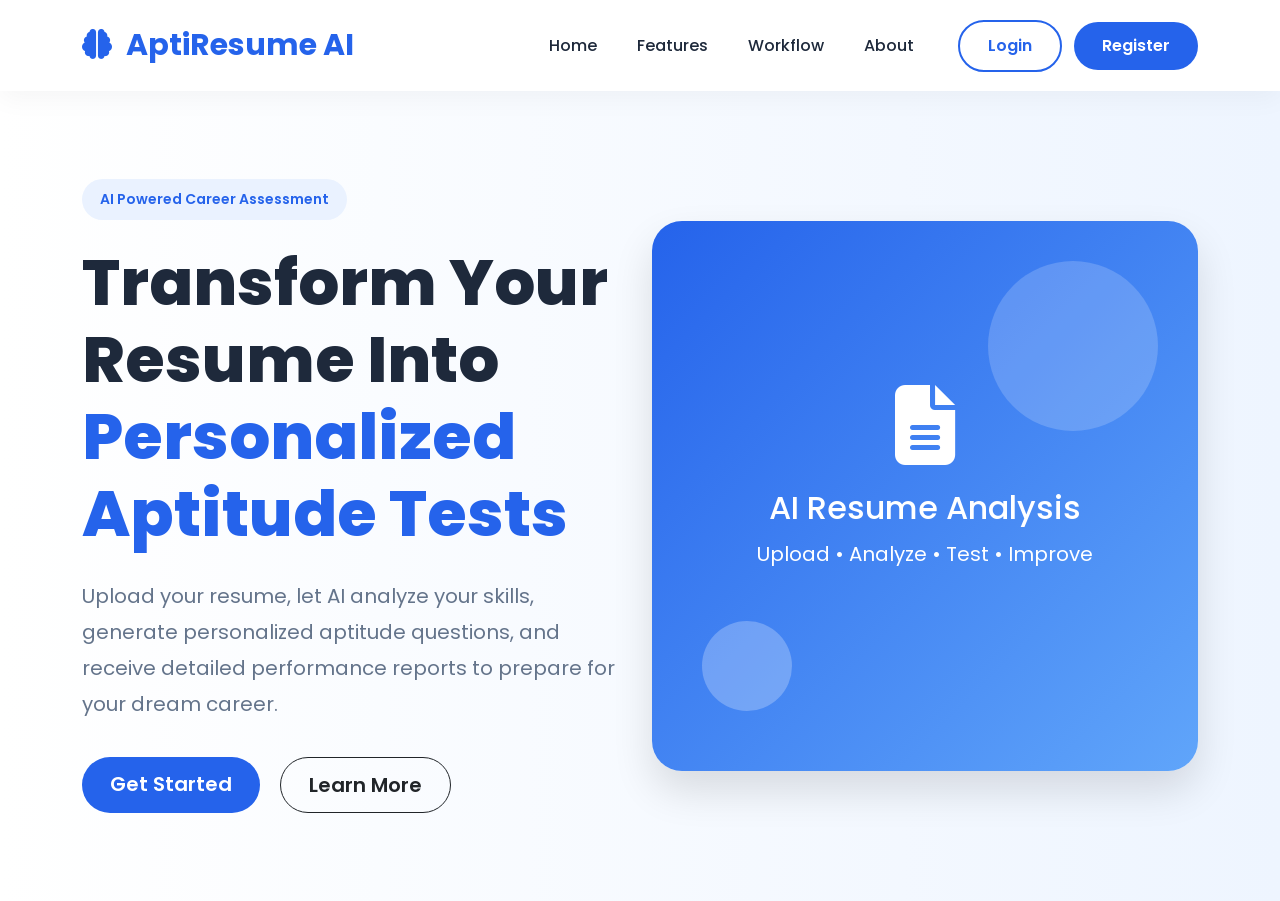
==== frontend/index.html @ 8af265fe "Initial frontend project setup" ====
<!DOCTYPE html>
<html lang="en">

<head>

    <!-- Character Encoding -->
    <meta charset="UTF-8">

    <!-- Responsive Website -->
    <meta name="viewport" content="width=device-width, initial-scale=1.0">

    <title>AI Resume Based Aptitude Test</title>

    <!-- Bootstrap CSS -->
    <link href="https://cdn.jsdelivr.net/npm/bootstrap@5.3.3/dist/css/bootstrap.min.css" rel="stylesheet">

    <!-- Google Font -->
    <link
        href="https://fonts.googleapis.com/css2?family=Poppins:wght@300;400;500;600;700;800&display=swap"
        rel="stylesheet">

    <!-- Font Awesome -->
    <link
        rel="stylesheet"
        href="https://cdnjs.cloudflare.com/ajax/libs/font-awesome/6.5.2/css/all.min.css">

    <!-- Custom CSS -->
    <link rel="stylesheet" href="css/variables.css">
    <link rel="stylesheet" href="css/components.css">
    <link rel="stylesheet" href="css/style.css">
    <link rel="stylesheet" href="css/responsive.css">

</head>

<body>

    <!-- ========================================= -->
    <!-- Navbar Starts Here -->
    <!-- ========================================= -->

    <nav class="navbar navbar-expand-lg">

        <div class="container">

            <!-- Logo -->

            <a class="navbar-brand" href="#">

                <i class="fa-solid fa-brain"></i>

               AptiResume AI

            </a>

            <!-- Mobile Menu Button -->

            <button class="navbar-toggler"
                type="button"
                data-bs-toggle="collapse"
                data-bs-target="#navbarMenu">

                <span class="navbar-toggler-icon"></span>

            </button>

            <!-- Menu -->

            <div class="collapse navbar-collapse"
                id="navbarMenu">

                <ul class="navbar-nav ms-auto">

                    <li class="nav-item">

                        <a class="nav-link active" href="#">

                            Home

                        </a>

                    </li>

                    <li class="nav-item">

                        <a class="nav-link" href="#features">

                            Features

                        </a>

                    </li>

                    <li class="nav-item">

                        <a class="nav-link" href="#workflow">

                            Workflow

                        </a>

                    </li>

                    <li class="nav-item">

                        <a class="nav-link" href="#about">

                            About

                        </a>

                    </li>

                </ul>

                <div class="ms-lg-4">

                    <a href="pages/login.html"
                        class="btn btn-outline-primary">

                        Login

                    </a>

                    <a href="pages/register.html"
                        class="btn btn-primary ms-2">

                        Register

                    </a>

                </div>

            </div>

        </div>

    </nav>

    <!-- ========================================= -->
    <!-- Navbar Ends -->
    <!-- ========================================= -->


    <!-- ========================================= -->
    <!-- Hero Section -->
    <!-- ========================================= -->

    <section class="hero">

        <div class="container">

            <div class="row align-items-center">

                <!-- Left Side -->

                <div class="col-lg-6">

                    <span class="hero-badge">

                        AI Powered Career Assessment

                    </span>

                    <h1>

                        Transform Your Resume Into

                        <span>

                            Personalized Aptitude Tests

                        </span>

                    </h1>

                    <p>

                        Upload your resume, let AI analyze your skills,
                        generate personalized aptitude questions,
                        and receive detailed performance reports
                        to prepare for your dream career.

                    </p>

                    <div class="hero-buttons">

                        <a href="pages/register.html"
                            class="btn btn-primary btn-lg">

                            Get Started

                        </a>

                        <a href="#features"
                            class="btn btn-outline-dark btn-lg">

                            Learn More

                        </a>

                    </div>

                </div>

                <!-- Right Side -->

                <div class="col-lg-6">

                    <div class="hero-image">

    <div class="text-center text-white">

        <i class="fa-solid fa-file-lines fa-5x mb-4"></i>

        <h2>AI Resume Analysis</h2>

        <p class="text-white">

            Upload • Analyze • Test • Improve

        </p>

    </div>

</div>

                </div>

            </div>

        </div>

    </section>

    <!-- Bootstrap JS -->

    <script src="https://cdn.jsdelivr.net/npm/bootstrap@5.3.3/dist/js/bootstrap.bundle.min.js"></script>

    <!-- Main JS -->

    <script src="js/main.js"></script>

</body>

</html>
---- frontend/css/variables.css ----
/* ==========================================
   GOOGLE FONT
========================================== */

@import url('https://fonts.googleapis.com/css2?family=Poppins:wght@300;400;500;600;700;800&display=swap');

/* ==========================================
   ROOT VARIABLES
========================================== */

:root {

    /* Brand Colors */

    --primary-color: #2563EB;
    --primary-dark: #1D4ED8;

    --secondary-color: #10B981;

    --accent-color: #F59E0B;

    /* Background */

    --background-color: #FFFFFF;

    --section-bg: #F8FAFC;

    /* Text */

    --text-dark: #1E293B;

    --text-light: #64748B;

    /* Border */

    --border-color: #E2E8F0;

    /* Shadow */

    --shadow-sm: 0px 4px 12px rgba(0,0,0,0.05);

    --shadow-md: 0px 10px 30px rgba(0,0,0,0.08);

    --shadow-lg: 0px 20px 40px rgba(0,0,0,0.12);

    /* Radius */

    --radius-sm: 8px;

    --radius-md: 15px;

    --radius-lg: 25px;

    /* Transition */

    --transition: all 0.3s ease;

}

/* ==========================================
   RESET
========================================== */

*{

    margin:0;

    padding:0;

    box-sizing:border-box;

}

body{

    font-family:'Poppins',sans-serif;

    background:var(--background-color);

    color:var(--text-dark);

    overflow-x:hidden;

}

html{

    scroll-behavior:smooth;

}
---- frontend/css/components.css ----
/* ==========================================
   REUSABLE COMPONENTS
========================================== */

/* Buttons */

.btn{

    border-radius:50px;

    font-weight:600;

    padding:12px 28px;

    transition:var(--transition);

}

.btn-primary{

    background:var(--primary-color);

    border:none;

}

.btn-primary:hover{

    background:var(--primary-dark);

    transform:translateY(-3px);

    box-shadow:var(--shadow-md);

}

.btn-outline-primary{

    border:2px solid var(--primary-color);

    color:var(--primary-color);

    background:white;

}

.btn-outline-primary:hover{

    background:var(--primary-color);

    color:white;

}

/* Hero Badge */

.hero-badge{

    display:inline-block;

    padding:10px 18px;

    background:#EAF2FF;

    color:var(--primary-color);

    border-radius:40px;

    font-size:14px;

    font-weight:600;

    margin-bottom:25px;

}

/* Section Heading */

.section-title{

    font-size:42px;

    font-weight:700;

    color:var(--text-dark);

    margin-bottom:15px;

}

.section-subtitle{

    color:var(--text-light);

    font-size:18px;

    margin-bottom:60px;

}

/* Cards */

.custom-card{

    background:white;

    border-radius:20px;

    box-shadow:var(--shadow-sm);

    padding:30px;

    transition:var(--transition);

}

.custom-card:hover{

    transform:translateY(-8px);

    box-shadow:var(--shadow-lg);

}
---- frontend/css/style.css ----
/* ==========================================
   GLOBAL
========================================== */

body{
    background:#ffffff;
    color:var(--text-dark);
}

/* ==========================================
   NAVBAR
========================================== */

.navbar{

    padding:18px 0;

    background:rgba(255,255,255,0.95);

    backdrop-filter:blur(10px);

    box-shadow:0 8px 25px rgba(0,0,0,0.04);

    position:sticky;

    top:0;

    z-index:1000;

}

.navbar-brand{

    font-size:30px;

    font-weight:700;

    color:var(--primary-color)!important;

}

.navbar-brand i{

    margin-right:8px;

}

.nav-link{

    font-weight:500;

    margin:0 12px;

    color:var(--text-dark)!important;

    transition:var(--transition);

}

.nav-link:hover{

    color:var(--primary-color)!important;

}

/* ==========================================
   HERO SECTION
========================================== */

.hero{

    min-height:90vh;

    display:flex;

    align-items:center;

    background:linear-gradient(to right,#ffffff,#eef5ff);

    overflow:hidden;

}

.hero h1{

    font-size:64px;

    font-weight:800;

    line-height:1.2;

    margin-bottom:25px;

}

.hero h1 span{

    color:var(--primary-color);

}

.hero p{

    font-size:20px;

    color:var(--text-light);

    line-height:1.8;

    margin-bottom:35px;

}

.hero-buttons{

    display:flex;

    gap:20px;

}

.hero-image{

    width:100%;

    height:550px;

    border-radius:30px;

    background:linear-gradient(135deg,#2563EB,#60A5FA);

    display:flex;

    align-items:center;

    justify-content:center;

    box-shadow:var(--shadow-lg);

    position:relative;

}

/* Decorative circles */

.hero-image::before{

    content:"";

    width:170px;

    height:170px;

    border-radius:50%;

    background:rgba(255,255,255,.18);

    position:absolute;

    top:40px;

    right:40px;

}

.hero-image::after{

    content:"";

    width:90px;

    height:90px;

    border-radius:50%;

    background:rgba(255,255,255,.25);

    position:absolute;

    bottom:60px;

    left:50px;

}
---- frontend/css/responsive.css ----
/* ==========================================
   TABLETS
========================================== */

@media (max-width:992px){

    .hero{

        padding:70px 0;

        text-align:center;

    }

    .hero h1{

        font-size:48px;

    }

    .hero-buttons{

        justify-content:center;

        flex-wrap:wrap;

    }

    .hero-image{

        margin-top:50px;

        height:420px;

    }

}

/* ==========================================
   MOBILE
========================================== */

@media (max-width:768px){

    .navbar{

        padding:15px;

    }

    .hero h1{

        font-size:36px;

    }

    .hero p{

        font-size:17px;

    }

    .hero-image{

        height:300px;

    }

    .btn{

        width:100%;

        margin-bottom:15px;

    }

    .hero-buttons{

        flex-direction:column;

    }

}

/* ==========================================
   SMALL MOBILE
========================================== */

@media (max-width:480px){

    .hero h1{

        font-size:30px;

    }

}
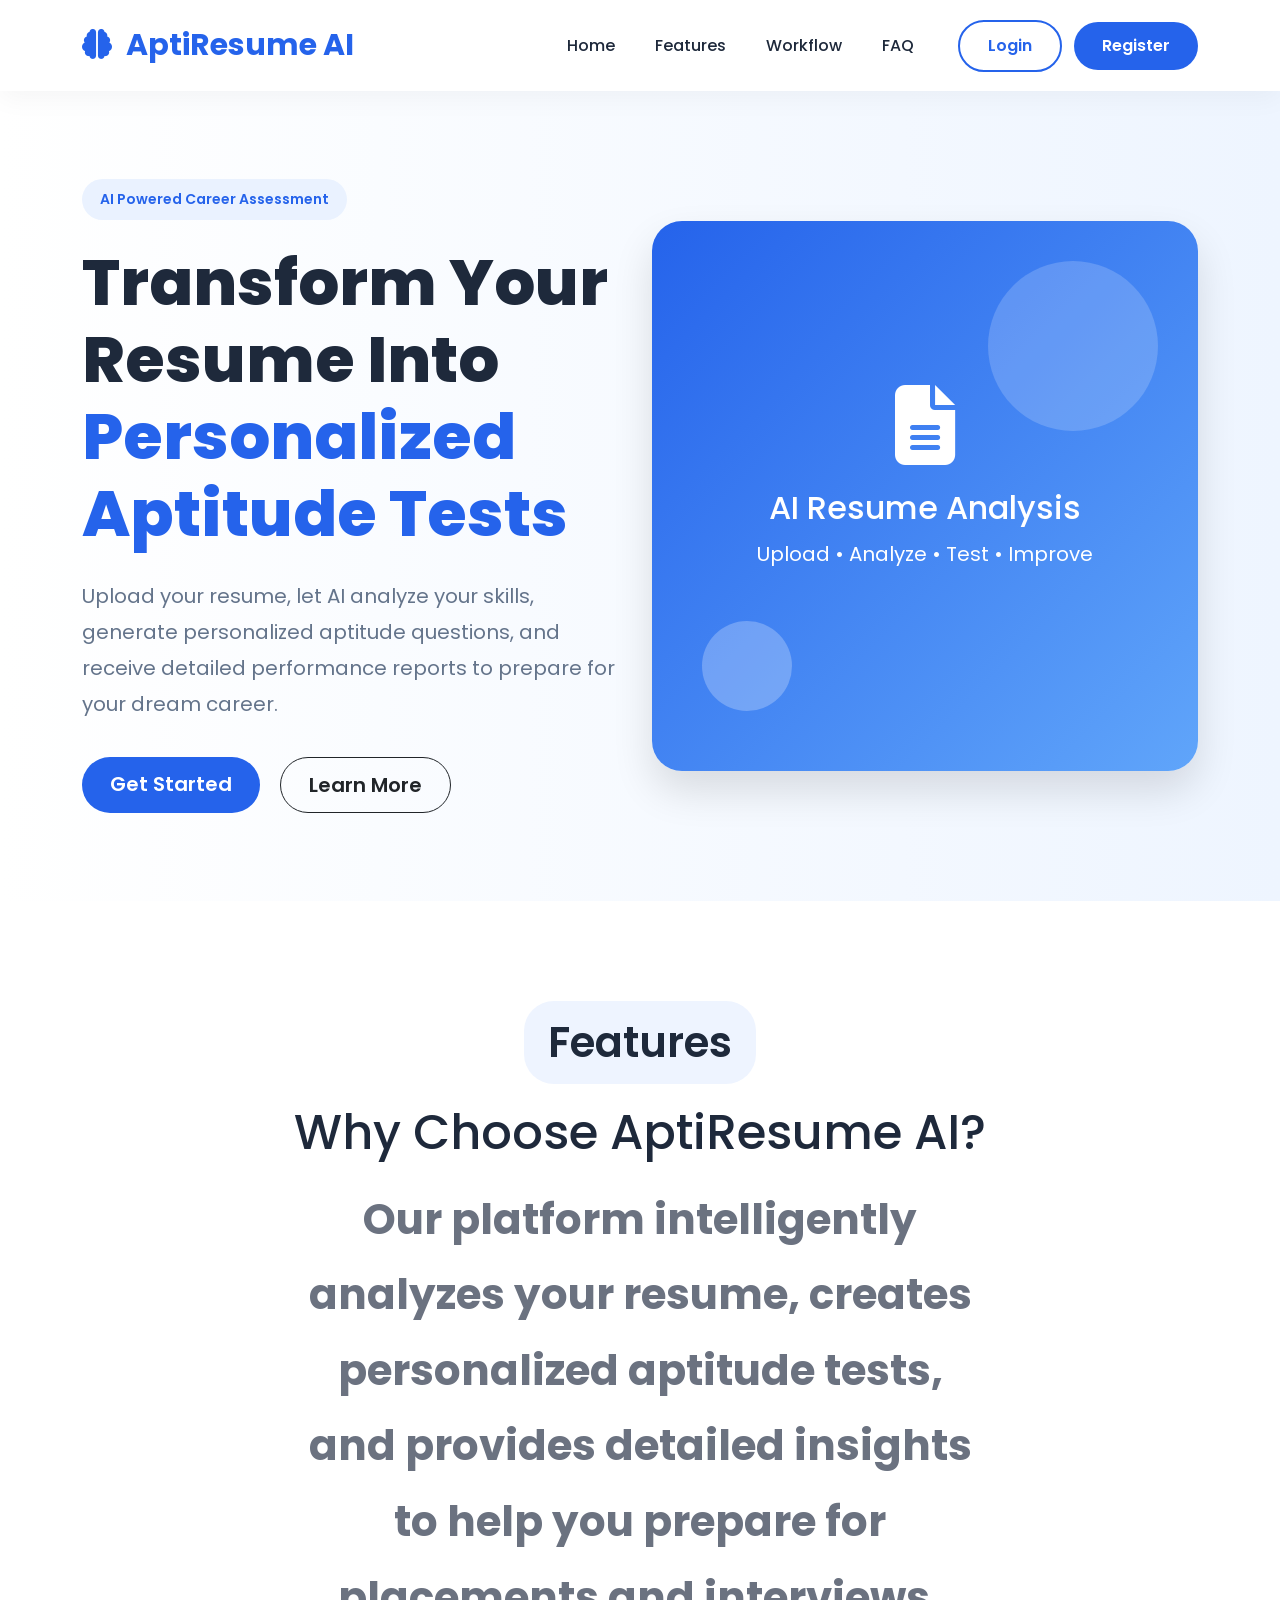
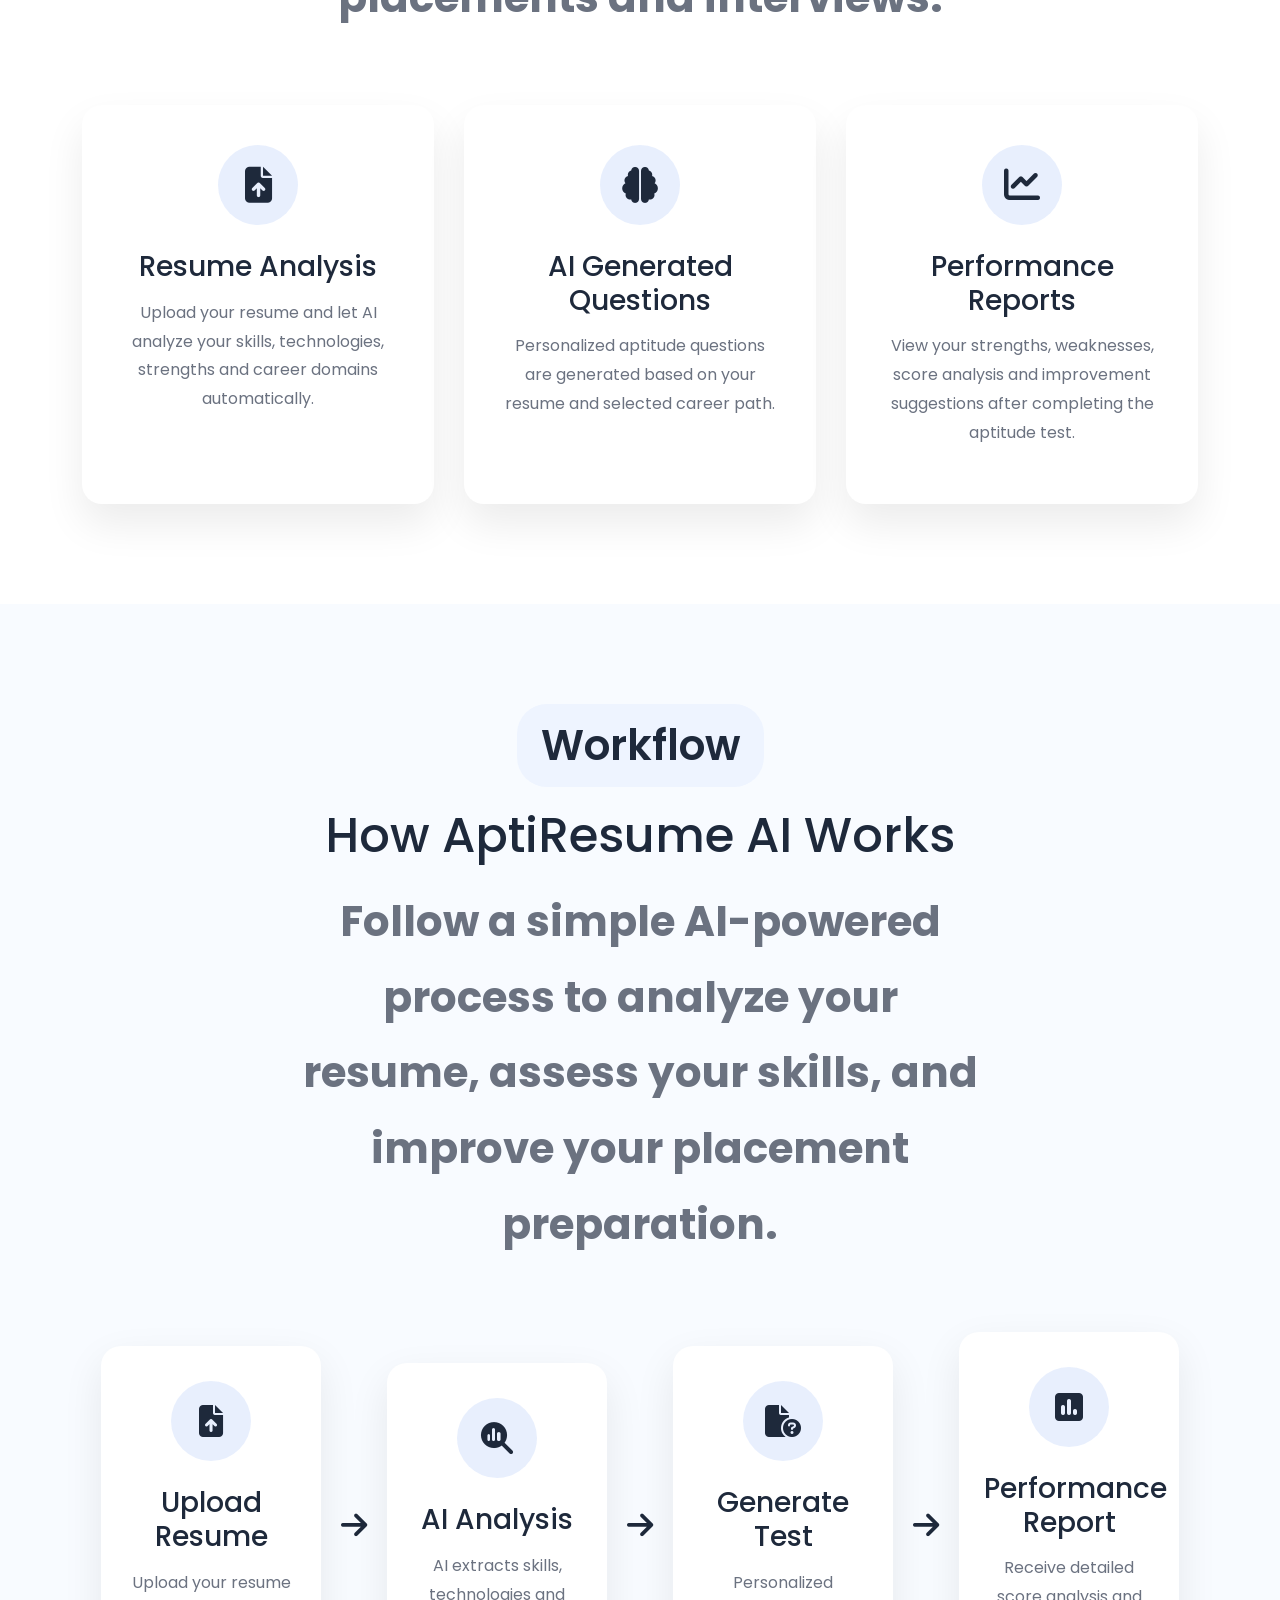
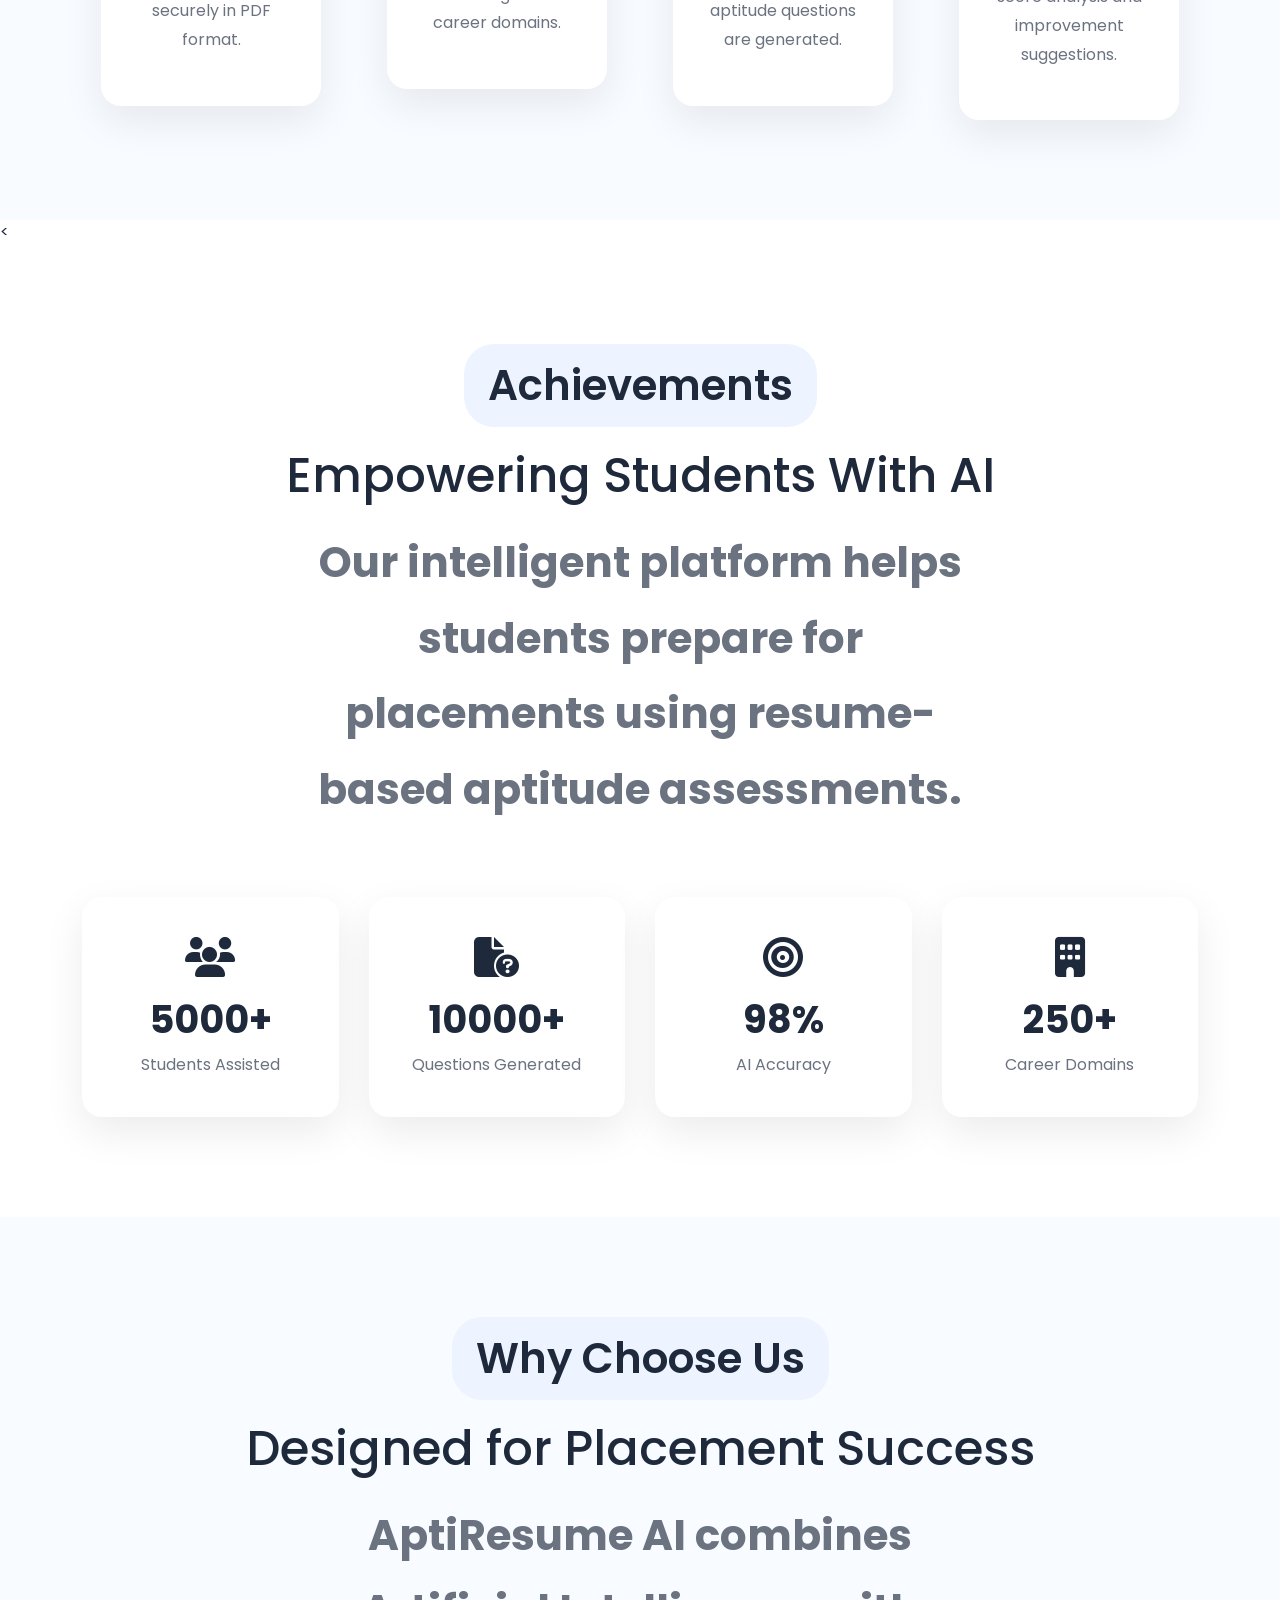
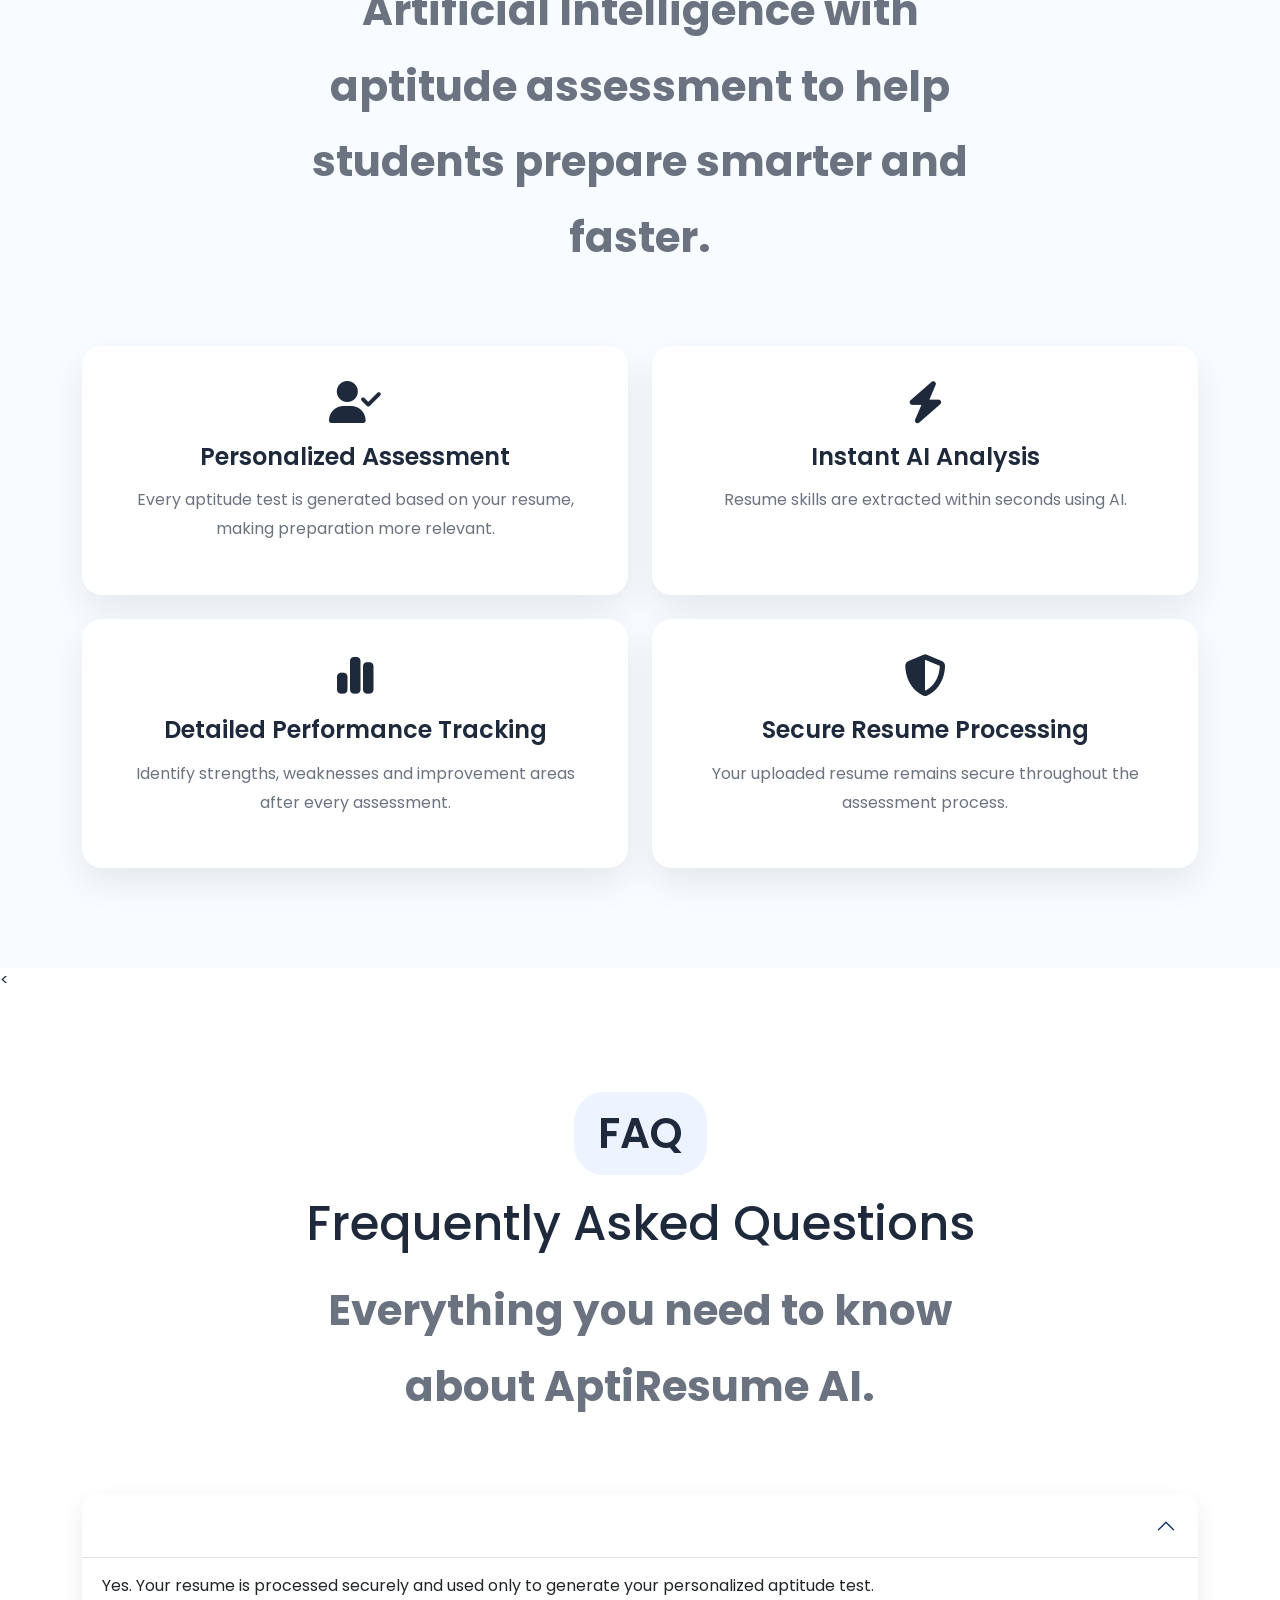
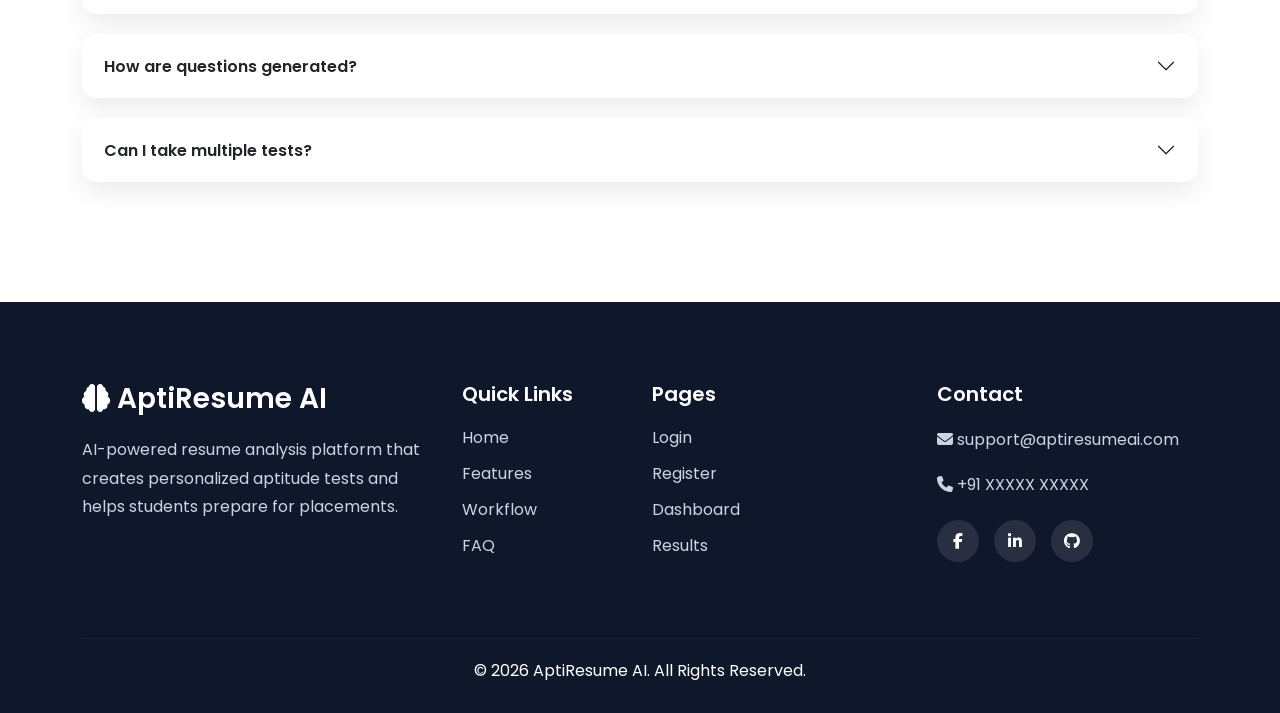
==== commit 10dfb447: "Complete landing page and implement register page" ====
--- a/frontend/index.html
+++ b/frontend/index.html
@@ -9,19 +9,17 @@
     <!-- Responsive Website -->
     <meta name="viewport" content="width=device-width, initial-scale=1.0">
 
-    <title>AI Resume Based Aptitude Test</title>
+    <title>AptiResume AI | Resume Based Aptitude Test</title>
 
     <!-- Bootstrap CSS -->
     <link href="https://cdn.jsdelivr.net/npm/bootstrap@5.3.3/dist/css/bootstrap.min.css" rel="stylesheet">
 
-    <!-- Google Font -->
-    <link
-        href="https://fonts.googleapis.com/css2?family=Poppins:wght@300;400;500;600;700;800&display=swap"
+    <!-- Google Fonts -->
+    <link href="https://fonts.googleapis.com/css2?family=Poppins:wght@300;400;500;600;700;800&display=swap"
         rel="stylesheet">
 
     <!-- Font Awesome -->
-    <link
-        rel="stylesheet"
+    <link rel="stylesheet"
         href="https://cdnjs.cloudflare.com/ajax/libs/font-awesome/6.5.2/css/all.min.css">
 
     <!-- Custom CSS -->
@@ -34,9 +32,9 @@
 
 <body>
 
-    <!-- ========================================= -->
-    <!-- Navbar Starts Here -->
-    <!-- ========================================= -->
+    <!-- ===========================
+         NAVBAR
+    ============================ -->
 
     <nav class="navbar navbar-expand-lg">
 
@@ -44,15 +42,15 @@
 
             <!-- Logo -->
 
-            <a class="navbar-brand" href="#">
+            <a class="navbar-brand" href="index.html">
 
                 <i class="fa-solid fa-brain"></i>
 
-               AptiResume AI
+                AptiResume AI
 
             </a>
 
-            <!-- Mobile Menu Button -->
+            <!-- Mobile Toggle -->
 
             <button class="navbar-toggler"
                 type="button"
@@ -63,7 +61,7 @@
 
             </button>
 
-            <!-- Menu -->
+            <!-- Navbar Menu -->
 
             <div class="collapse navbar-collapse"
                 id="navbarMenu">
@@ -72,7 +70,7 @@
 
                     <li class="nav-item">
 
-                        <a class="nav-link active" href="#">
+                      <a class="nav-link active" href="#home">
 
                             Home
 
@@ -102,11 +100,9 @@
 
                     <li class="nav-item">
 
-                        <a class="nav-link" href="#about">
-
-                            About
-
-                        </a>
+                       <a class="nav-link" href="#faq">
+                      FAQ
+             </a>
 
                     </li>
 
@@ -114,14 +110,14 @@
 
                 <div class="ms-lg-4">
 
-                    <a href="pages/login.html"
+                    <a href="login.html"
                         class="btn btn-outline-primary">
 
                         Login
 
                     </a>
 
-                    <a href="pages/register.html"
+                    <a href="register.html"
                         class="btn btn-primary ms-2">
 
                         Register
@@ -136,22 +132,16 @@
 
     </nav>
 
-    <!-- ========================================= -->
-    <!-- Navbar Ends -->
-    <!-- ========================================= -->
-
-
-    <!-- ========================================= -->
-    <!-- Hero Section -->
-    <!-- ========================================= -->
-
-    <section class="hero">
-
+    <!-- ===========================
+         HERO SECTION
+    ============================ -->
+
+    <section class="hero" id="home">
         <div class="container">
 
             <div class="row align-items-center">
 
-                <!-- Left Side -->
+                <!-- Left -->
 
                 <div class="col-lg-6">
 
@@ -184,7 +174,7 @@
 
                     <div class="hero-buttons">
 
-                        <a href="pages/register.html"
+                       <a href="register.html"
                             class="btn btn-primary btn-lg">
 
                             Get Started
@@ -202,36 +192,654 @@
 
                 </div>
 
-                <!-- Right Side -->
+                <!-- Right -->
 
                 <div class="col-lg-6">
 
                     <div class="hero-image">
 
-    <div class="text-center text-white">
-
-        <i class="fa-solid fa-file-lines fa-5x mb-4"></i>
-
-        <h2>AI Resume Analysis</h2>
-
-        <p class="text-white">
-
-            Upload • Analyze • Test • Improve
-
-        </p>
+                        <div class="text-center text-white">
+
+                            <i class="fa-solid fa-file-lines fa-5x mb-4"></i>
+
+                            <h2>
+
+                                AI Resume Analysis
+
+                            </h2>
+
+                            <p class="text-white">
+
+                                Upload • Analyze • Test • Improve
+
+                            </p>
+
+                        </div>
+
+                    </div>
+
+                </div>
+
+            </div>
+
+        </div>
+
+    </section>
+
+    <!-- ===========================
+         FEATURES SECTION
+    ============================ -->
+
+    <section class="features" id="features">
+
+        <div class="container">
+
+            <div class="section-title">
+
+                <span>Features</span>
+
+                <h2>Why Choose AptiResume AI?</h2>
+
+                <p>
+
+                    Our platform intelligently analyzes your resume,
+                    creates personalized aptitude tests,
+                    and provides detailed insights to help you prepare
+                    for placements and interviews.
+
+                </p>
+
+            </div>
+
+            <div class="feature-grid">
+
+                <!-- Feature 1 -->
+
+                <div class="feature-card">
+
+                    <div class="feature-icon">
+
+                        <i class="fa-solid fa-file-arrow-up"></i>
+
+                    </div>
+
+                    <h3>
+
+                        Resume Analysis
+
+                    </h3>
+
+                    <p>
+
+                        Upload your resume and let AI analyze your skills,
+                        technologies, strengths and career domains automatically.
+
+                    </p>
+
+                </div>
+
+                <!-- Feature 2 -->
+
+                <div class="feature-card">
+
+                    <div class="feature-icon">
+
+                        <i class="fa-solid fa-brain"></i>
+
+                    </div>
+
+                    <h3>
+
+                        AI Generated Questions
+
+                    </h3>
+
+                    <p>
+
+                        Personalized aptitude questions are generated
+                        based on your resume and selected career path.
+
+                    </p>
+
+                </div>
+
+                <!-- Feature 3 -->
+
+                <div class="feature-card">
+
+                    <div class="feature-icon">
+
+                        <i class="fa-solid fa-chart-line"></i>
+
+                    </div>
+
+                    <h3>
+
+                        Performance Reports
+
+                    </h3>
+
+                    <p>
+
+                        View your strengths, weaknesses,
+                        score analysis and improvement suggestions
+                        after completing the aptitude test.
+
+                    </p>
+
+                </div>
+
+            </div>
+
+        </div>
+
+    </section>
+<!-- ===========================
+        WORKFLOW SECTION
+=========================== -->
+
+<section class="workflow" id="workflow">
+
+    <div class="container">
+
+        <div class="section-title">
+
+            <span>Workflow</span>
+
+            <h2>How AptiResume AI Works</h2>
+
+            <p>
+                Follow a simple AI-powered process to analyze your resume,
+                assess your skills, and improve your placement preparation.
+            </p>
+
+        </div>
+
+        <div class="workflow-grid">
+
+            <div class="workflow-card">
+
+                <div class="workflow-icon">
+                    <i class="fa-solid fa-file-arrow-up"></i>
+                </div>
+
+                <h3>Upload Resume</h3>
+
+                <p>
+                    Upload your resume securely in PDF format.
+                </p>
+
+            </div>
+
+            <div class="workflow-arrow">
+
+                <i class="fa-solid fa-arrow-right"></i>
+
+            </div>
+
+            <div class="workflow-card">
+
+                <div class="workflow-icon">
+
+                    <i class="fa-solid fa-magnifying-glass-chart"></i>
+
+                </div>
+
+                <h3>AI Analysis</h3>
+
+                <p>
+                    AI extracts skills, technologies and career domains.
+                </p>
+
+            </div>
+
+            <div class="workflow-arrow">
+
+                <i class="fa-solid fa-arrow-right"></i>
+
+            </div>
+
+            <div class="workflow-card">
+
+                <div class="workflow-icon">
+
+                    <i class="fa-solid fa-file-circle-question"></i>
+
+                </div>
+
+                <h3>Generate Test</h3>
+
+                <p>
+                    Personalized aptitude questions are generated.
+                </p>
+
+            </div>
+
+            <div class="workflow-arrow">
+
+                <i class="fa-solid fa-arrow-right"></i>
+
+            </div>
+
+            <div class="workflow-card">
+
+                <div class="workflow-icon">
+
+                    <i class="fa-solid fa-square-poll-vertical"></i>
+
+                </div>
+
+                <h3>Performance Report</h3>
+
+                <p>
+                    Receive detailed score analysis and improvement suggestions.
+                </p>
+
+            </div>
+
+        </div>
 
     </div>
 
-</div>
-
-                </div>
-
-            </div>
-
-        </div>
-
-    </section>
-
+</section>
+<!-- ===========================
+        STATISTICS SECTION
+=========================== -->
+
+<<section class="stats" id="about">
+
+    <div class="container">
+
+        <div class="section-title">
+
+            <span>Achievements</span>
+
+            <h2>Empowering Students With AI</h2>
+
+            <p>
+
+                Our intelligent platform helps students prepare for placements
+                using resume-based aptitude assessments.
+
+            </p>
+
+        </div>
+
+        <div class="stats-grid">
+
+            <div class="stat-card">
+
+                <i class="fa-solid fa-users"></i>
+
+                <h2>5000+</h2>
+
+                <p>Students Assisted</p>
+
+            </div>
+
+            <div class="stat-card">
+
+                <i class="fa-solid fa-file-circle-question"></i>
+
+                <h2>10000+</h2>
+
+                <p>Questions Generated</p>
+
+            </div>
+
+            <div class="stat-card">
+
+                <i class="fa-solid fa-bullseye"></i>
+
+                <h2>98%</h2>
+
+                <p>AI Accuracy</p>
+
+            </div>
+
+            <div class="stat-card">
+
+                <i class="fa-solid fa-building"></i>
+
+                <h2>250+</h2>
+
+                <p>Career Domains</p>
+
+            </div>
+
+        </div>
+
+    </div>
+
+</section>
+<!-- ===========================
+        WHY CHOOSE US
+=========================== -->
+
+<section class="why-us">
+
+    <div class="container">
+
+        <div class="section-title">
+
+            <span>Why Choose Us</span>
+
+            <h2>Designed for Placement Success</h2>
+
+            <p>
+                AptiResume AI combines Artificial Intelligence with aptitude
+                assessment to help students prepare smarter and faster.
+            </p>
+
+        </div>
+
+        <div class="row g-4">
+
+            <div class="col-lg-6">
+
+                <div class="why-card">
+
+                    <i class="fa-solid fa-user-check"></i>
+
+                    <h4>Personalized Assessment</h4>
+
+                    <p>
+                        Every aptitude test is generated based on your resume,
+                        making preparation more relevant.
+                    </p>
+
+                </div>
+
+            </div>
+
+            <div class="col-lg-6">
+
+                <div class="why-card">
+
+                    <i class="fa-solid fa-bolt"></i>
+
+                    <h4>Instant AI Analysis</h4>
+
+                    <p>
+                        Resume skills are extracted within seconds using AI.
+                    </p>
+
+                </div>
+
+            </div>
+
+            <div class="col-lg-6">
+
+                <div class="why-card">
+
+                    <i class="fa-solid fa-chart-simple"></i>
+
+                    <h4>Detailed Performance Tracking</h4>
+
+                    <p>
+                        Identify strengths, weaknesses and improvement areas
+                        after every assessment.
+                    </p>
+
+                </div>
+
+            </div>
+
+            <div class="col-lg-6">
+
+                <div class="why-card">
+
+                    <i class="fa-solid fa-shield-halved"></i>
+
+                    <h4>Secure Resume Processing</h4>
+
+                    <p>
+                        Your uploaded resume remains secure throughout the
+                        assessment process.
+                    </p>
+
+                </div>
+
+            </div>
+
+        </div>
+
+    </div>
+
+</section>
+<!-- ===========================
+        FAQ SECTION
+=========================== -->
+
+<<section class="faq" id="faq">
+
+    <div class="container">
+
+        <div class="section-title">
+
+            <span>FAQ</span>
+
+            <h2>Frequently Asked Questions</h2>
+
+            <p>
+                Everything you need to know about AptiResume AI.
+            </p>
+
+        </div>
+
+        <div class="accordion" id="faqAccordion">
+
+            <div class="accordion-item">
+
+                <h2 class="accordion-header">
+
+                    <button class="accordion-button" type="button"
+                        data-bs-toggle="collapse"
+                        data-bs-target="#faq1">
+
+                        Is my resume secure?
+
+                    </button>
+
+                </h2>
+
+                <div id="faq1"
+                    class="accordion-collapse collapse show"
+                    data-bs-parent="#faqAccordion">
+
+                    <div class="accordion-body">
+
+                        Yes. Your resume is processed securely and used only to generate your personalized aptitude test.
+
+                    </div>
+
+                </div>
+
+            </div>
+
+            <div class="accordion-item">
+
+                <h2 class="accordion-header">
+
+                    <button class="accordion-button collapsed"
+                        type="button"
+                        data-bs-toggle="collapse"
+                        data-bs-target="#faq2">
+
+                        How are questions generated?
+
+                    </button>
+
+                </h2>
+
+                <div id="faq2"
+                    class="accordion-collapse collapse"
+                    data-bs-parent="#faqAccordion">
+
+                    <div class="accordion-body">
+
+                        Our AI analyzes your resume, extracts skills, and generates aptitude questions tailored to your profile.
+
+                    </div>
+
+                </div>
+
+            </div>
+
+            <div class="accordion-item">
+
+                <h2 class="accordion-header">
+
+                    <button class="accordion-button collapsed"
+                        type="button"
+                        data-bs-toggle="collapse"
+                        data-bs-target="#faq3">
+
+                        Can I take multiple tests?
+
+                    </button>
+
+                </h2>
+
+                <div id="faq3"
+                    class="accordion-collapse collapse"
+                    data-bs-parent="#faqAccordion">
+
+                    <div class="accordion-body">
+
+                        Yes. You can upload updated resumes and generate new personalized tests anytime.
+
+                    </div>
+
+                </div>
+
+            </div>
+
+        </div>
+
+    </div>
+
+</section>
+
+<!-- ===========================
+        FOOTER
+=========================== -->
+
+<footer class="footer">
+
+    <div class="container">
+
+        <div class="row">
+
+            <!-- Logo -->
+
+            <div class="col-lg-4 mb-4">
+
+                <h3>
+
+                    <i class="fa-solid fa-brain"></i>
+
+                    AptiResume AI
+
+                </h3>
+
+                <p>
+
+                    AI-powered resume analysis platform that creates
+                    personalized aptitude tests and helps students
+                    prepare for placements.
+
+                </p>
+
+            </div>
+
+            <!-- Quick Links -->
+
+            <div class="col-lg-2 mb-4">
+
+                <h5>Quick Links</h5>
+
+                <ul class="footer-links">
+
+                    <li><a href="#home">Home</a></li>
+
+                    <li><a href="#features">Features</a></li>
+
+                    <li><a href="#workflow">Workflow</a></li>
+
+                    <li><a href="#faq">FAQ</a></li>
+
+                </ul>
+
+            </div>
+
+            <!-- Pages -->
+
+            <div class="col-lg-3 mb-4">
+
+                <h5>Pages</h5>
+
+                <ul class="footer-links">
+
+                    <li><a href="login.html">Login</a></li>
+
+                    <li><a href="register.html">Register</a></li>
+
+                    <li><a href="#">Dashboard</a></li>
+
+                    <li><a href="#">Results</a></li>
+
+                </ul>
+
+            </div>
+
+            <!-- Contact -->
+
+            <div class="col-lg-3 mb-4">
+
+                <h5>Contact</h5>
+
+                <p>
+
+                    <i class="fa-solid fa-envelope"></i>
+
+                    support@aptiresumeai.com
+
+                </p>
+
+                <p>
+
+                    <i class="fa-solid fa-phone"></i>
+
+                    +91 XXXXX XXXXX
+
+                </p>
+
+                <div class="social-icons">
+
+                    <a href="#"><i class="fab fa-facebook-f"></i></a>
+
+                    <a href="#"><i class="fab fa-linkedin-in"></i></a>
+
+                    <a href="#"><i class="fab fa-github"></i></a>
+
+                </div>
+
+            </div>
+
+        </div>
+
+        <hr>
+
+        <div class="text-center">
+
+            © 2026 AptiResume AI. All Rights Reserved.
+
+        </div>
+
+    </div>
+
+</footer>
     <!-- Bootstrap JS -->
 
     <script src="https://cdn.jsdelivr.net/npm/bootstrap@5.3.3/dist/js/bootstrap.bundle.min.js"></script>
--- a/frontend/css/style.css
+++ b/frontend/css/style.css
@@ -181,4 +181,444 @@
 
     left:50px;
 
+}
+/* ===========================
+   FEATURES SECTION
+=========================== */
+
+.features{
+    padding:100px 0;
+    background:#ffffff;
+}
+
+.section-title{
+    text-align:center;
+    margin-bottom:70px;
+}
+
+.section-title span{
+    display:inline-block;
+    padding:10px 24px;
+    background:#eef4ff;
+    color:var(--primary);
+    border-radius:30px;
+    font-weight:600;
+    margin-bottom:20px;
+}
+
+.section-title h2{
+    font-size:48px;
+    margin-bottom:20px;
+}
+
+.section-title p{
+    max-width:700px;
+    margin:auto;
+    color:#6b7280;
+    line-height:1.8;
+}
+
+.feature-grid{
+    display:grid;
+    grid-template-columns:repeat(3,1fr);
+    gap:30px;
+}
+
+.feature-card{
+    background:white;
+    border-radius:20px;
+    padding:40px;
+    text-align:center;
+    box-shadow:0 20px 40px rgba(0,0,0,.08);
+    transition:.4s;
+}
+
+.feature-card:hover{
+    transform:translateY(-10px);
+}
+
+.feature-icon{
+    width:80px;
+    height:80px;
+    margin:0 auto 25px;
+    background:rgba(37,99,235,0.1);
+    border-radius:50%;
+    display:flex;
+    align-items:center;
+    justify-content:center;
+    font-size:36px;
+    color:var(--primary);
+    transition:.4s;
+}
+
+.feature-card:hover .feature-icon{
+    background:var(--primary);
+    color:white;
+    transform:rotate(8deg) scale(1.08);
+}
+
+.feature-card h3{
+    margin-bottom:15px;
+}
+
+.feature-card p{
+    color:#6b7280;
+    line-height:1.8;
+}
+/* ===========================
+   WORKFLOW SECTION
+=========================== */
+
+.workflow{
+    padding:100px 0;
+    background:#f8fbff;
+}
+
+.workflow-grid{
+    display:flex;
+    align-items:center;
+    justify-content:center;
+    flex-wrap:wrap;
+    gap:20px;
+    margin-top:60px;
+}
+
+.workflow-card{
+    width:220px;
+    padding:35px 25px;
+    background:white;
+    border-radius:20px;
+    text-align:center;
+    box-shadow:0 15px 40px rgba(0,0,0,.08);
+    transition:.4s;
+}
+
+.workflow-card:hover{
+    transform:translateY(-10px);
+    box-shadow:0 25px 50px rgba(37,99,235,.18);
+}
+
+.workflow-icon{
+    width:80px;
+    height:80px;
+    margin:0 auto 25px;
+    border-radius:50%;
+    background:rgba(37,99,235,.1);
+    display:flex;
+    justify-content:center;
+    align-items:center;
+    color:var(--primary);
+    font-size:32px;
+    transition:.4s;
+}
+
+.workflow-card:hover .workflow-icon{
+    background:var(--primary);
+    color:white;
+}
+
+.workflow-card h3{
+    margin-bottom:15px;
+}
+
+.workflow-card p{
+    color:#6b7280;
+    line-height:1.8;
+}
+
+.workflow-arrow{
+    font-size:30px;
+    color:var(--primary);
+}
+
+/*===========================
+        STATISTICS
+============================*/
+
+.stats{
+
+    padding:100px 0;
+
+    background:white;
+
+}
+
+.stats-grid{
+
+    margin-top:60px;
+
+    display:grid;
+
+    grid-template-columns:repeat(4,1fr);
+
+    gap:30px;
+
+}
+
+.stat-card{
+
+    background:#ffffff;
+
+    padding:40px 20px;
+
+    text-align:center;
+
+    border-radius:20px;
+
+    box-shadow:0 15px 40px rgba(0,0,0,.08);
+
+    transition:.4s;
+
+}
+
+.stat-card:hover{
+
+    transform:translateY(-10px);
+
+    box-shadow:0 25px 50px rgba(37,99,235,.18);
+
+}
+
+.stat-card i{
+
+    font-size:40px;
+
+    color:var(--primary);
+
+    margin-bottom:20px;
+
+}
+
+.stat-card h2{
+
+    font-size:38px;
+
+    font-weight:700;
+
+    margin-bottom:10px;
+
+}
+
+.stat-card p{
+
+    color:#6b7280;
+
+    margin:0;
+
+}
+/*===========================
+      WHY CHOOSE US
+===========================*/
+
+.why-us{
+
+    padding:100px 0;
+
+    background:#f8fbff;
+
+}
+
+.why-card{
+
+    background:white;
+
+    padding:35px;
+
+    border-radius:20px;
+
+    height:100%;
+
+    text-align:center;
+
+    box-shadow:0 15px 35px rgba(0,0,0,.08);
+
+    transition:.4s;
+
+}
+
+.why-card:hover{
+
+    transform:translateY(-10px);
+
+    box-shadow:0 25px 45px rgba(37,99,235,.18);
+
+}
+
+.why-card i{
+
+    font-size:42px;
+
+    color:var(--primary);
+
+    margin-bottom:20px;
+
+}
+
+.why-card h4{
+
+    margin-bottom:15px;
+
+    font-weight:600;
+
+}
+
+.why-card p{
+
+    color:#6b7280;
+
+    line-height:1.8;
+
+}
+
+/*===========================
+          FAQ
+===========================*/
+
+.faq{
+
+    padding:100px 0;
+
+    background:#ffffff;
+
+}
+
+.accordion-item{
+
+    border:none;
+
+    border-radius:15px !important;
+
+    overflow:hidden;
+
+    margin-bottom:20px;
+
+    box-shadow:0 10px 25px rgba(0,0,0,.08);
+
+}
+
+.accordion-button{
+
+    font-weight:600;
+
+    padding:22px;
+
+}
+
+.accordion-button:not(.collapsed){
+
+    background:var(--primary);
+
+    color:white;
+
+}
+
+/*===========================
+          FOOTER
+===========================*/
+
+.footer{
+
+    background:#0f172a;
+
+    color:white;
+
+    padding:80px 0 30px;
+
+}
+
+.footer h3,
+.footer h5{
+
+    margin-bottom:20px;
+
+    font-weight:600;
+
+}
+
+.footer p{
+
+    color:#cbd5e1;
+
+    line-height:1.8;
+
+}
+
+.footer-links{
+
+    list-style:none;
+
+    padding:0;
+
+}
+
+.footer-links li{
+
+    margin-bottom:12px;
+
+}
+
+.footer-links a{
+
+    color:#cbd5e1;
+
+    text-decoration:none;
+
+    transition:.3s;
+
+}
+
+.footer-links a:hover{
+
+    color:white;
+
+    padding-left:5px;
+
+}
+
+.social-icons{
+
+    display:flex;
+
+    gap:15px;
+
+    margin-top:20px;
+
+}
+
+.social-icons a{
+
+    width:42px;
+
+    height:42px;
+
+    border-radius:50%;
+
+    background:rgba(255,255,255,.1);
+
+    display:flex;
+
+    justify-content:center;
+
+    align-items:center;
+
+    color:white;
+
+    text-decoration:none;
+
+    transition:.3s;
+
+}
+
+.social-icons a:hover{
+
+    background:var(--primary);
+
+}
+
+.footer hr{
+
+    margin:40px 0 20px;
+
+    border-color:rgba(255,255,255,.1);
+
 }
--- a/frontend/css/responsive.css
+++ b/frontend/css/responsive.css
@@ -94,4 +94,46 @@
 
     }
 
+}
+/*===========================
+        Statistics
+============================*/
+
+@media(max-width:992px){
+
+.stats-grid{
+
+grid-template-columns:1fr 1fr;
+
+}
+
+}
+
+@media(max-width:576px){
+
+.stats-grid{
+
+grid-template-columns:1fr;
+
+}
+
+}
+/*===========================
+        FOOTER
+===========================*/
+
+@media(max-width:768px){
+
+.footer{
+
+text-align:center;
+
+}
+
+.social-icons{
+
+justify-content:center;
+
+}
+
 }
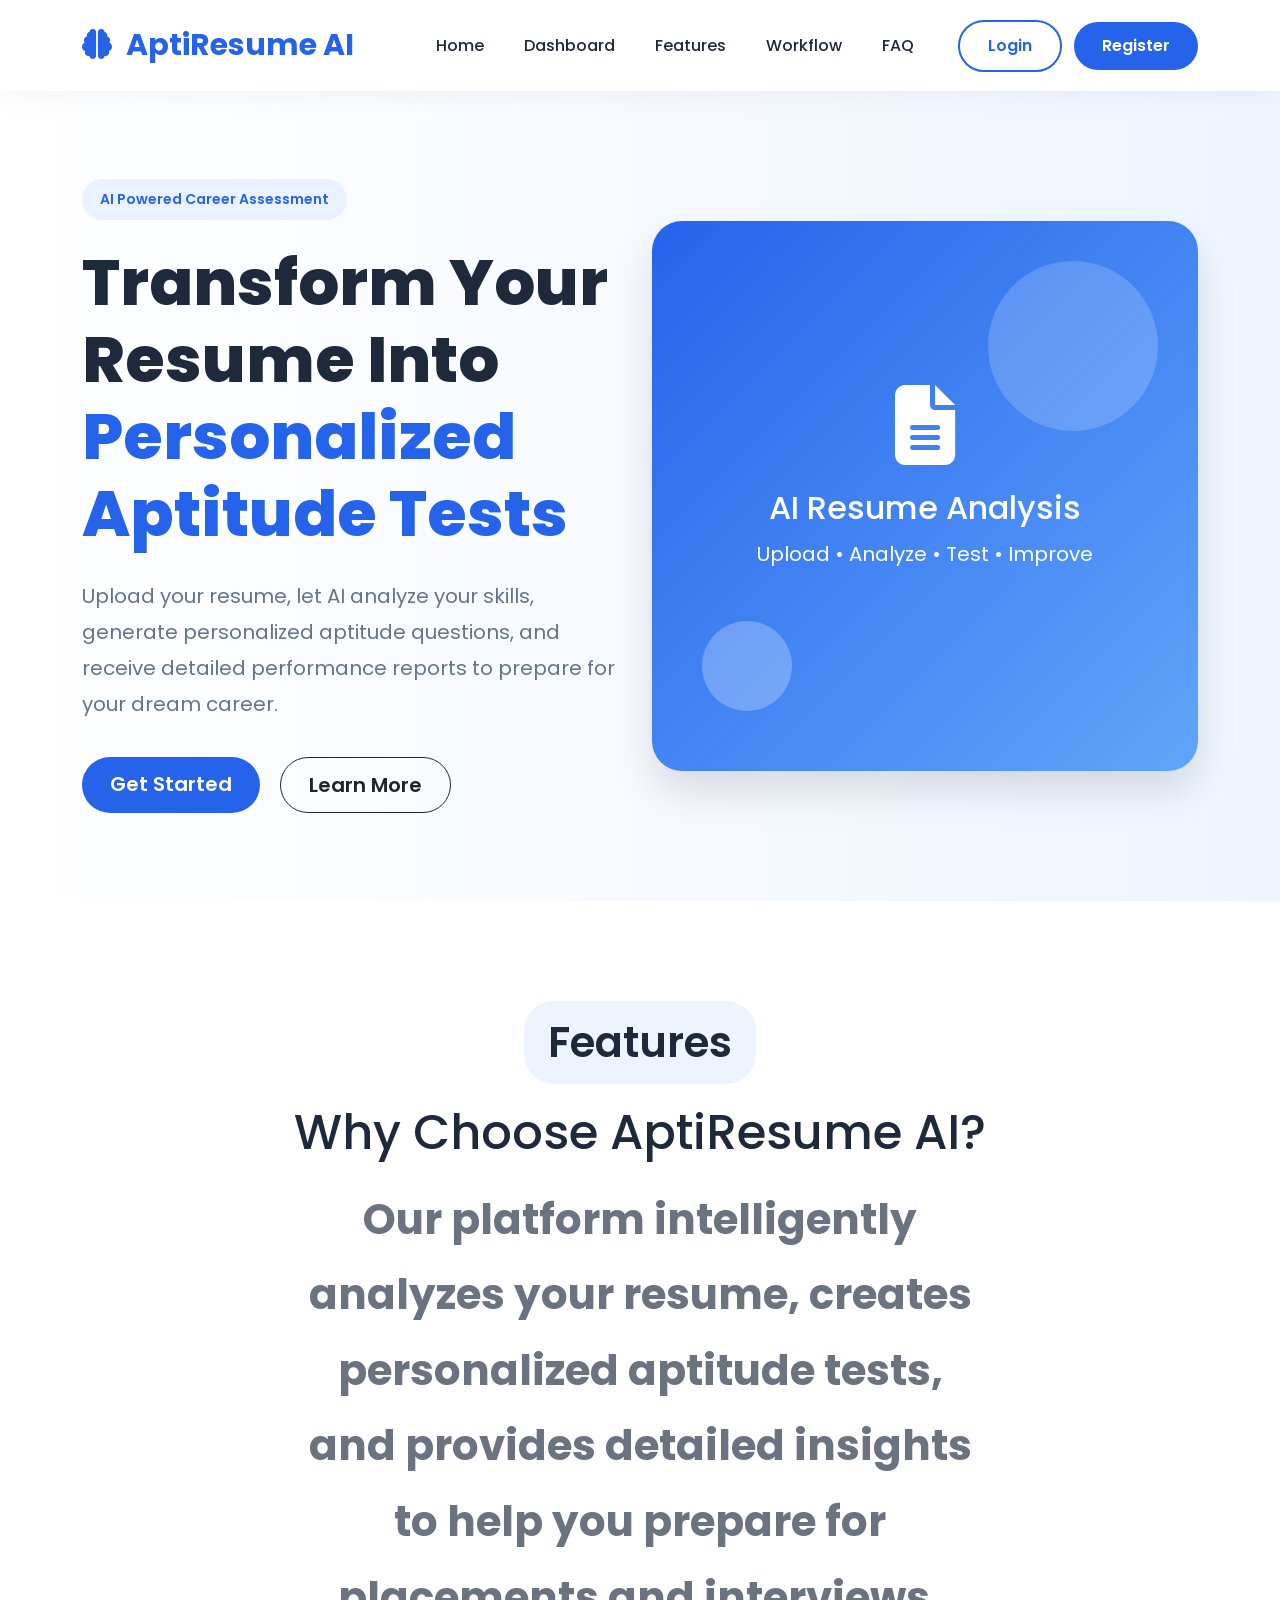
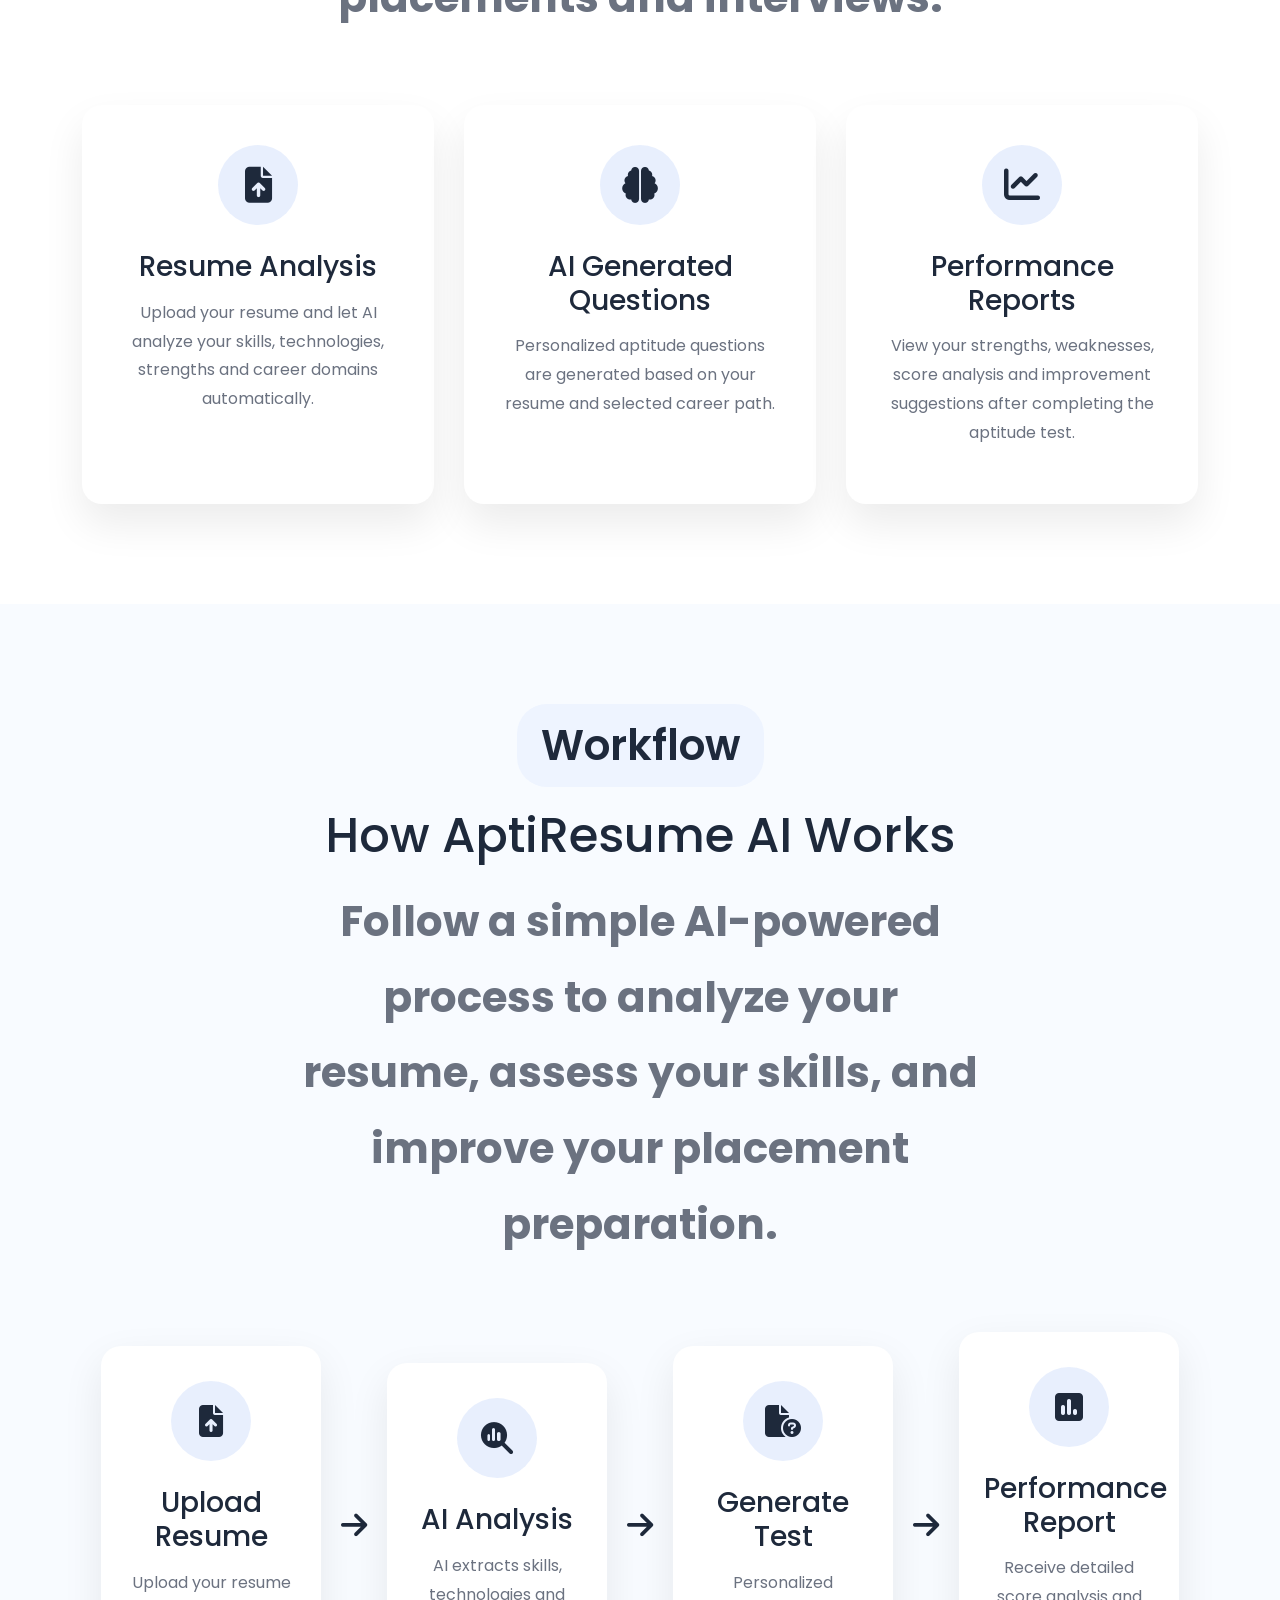
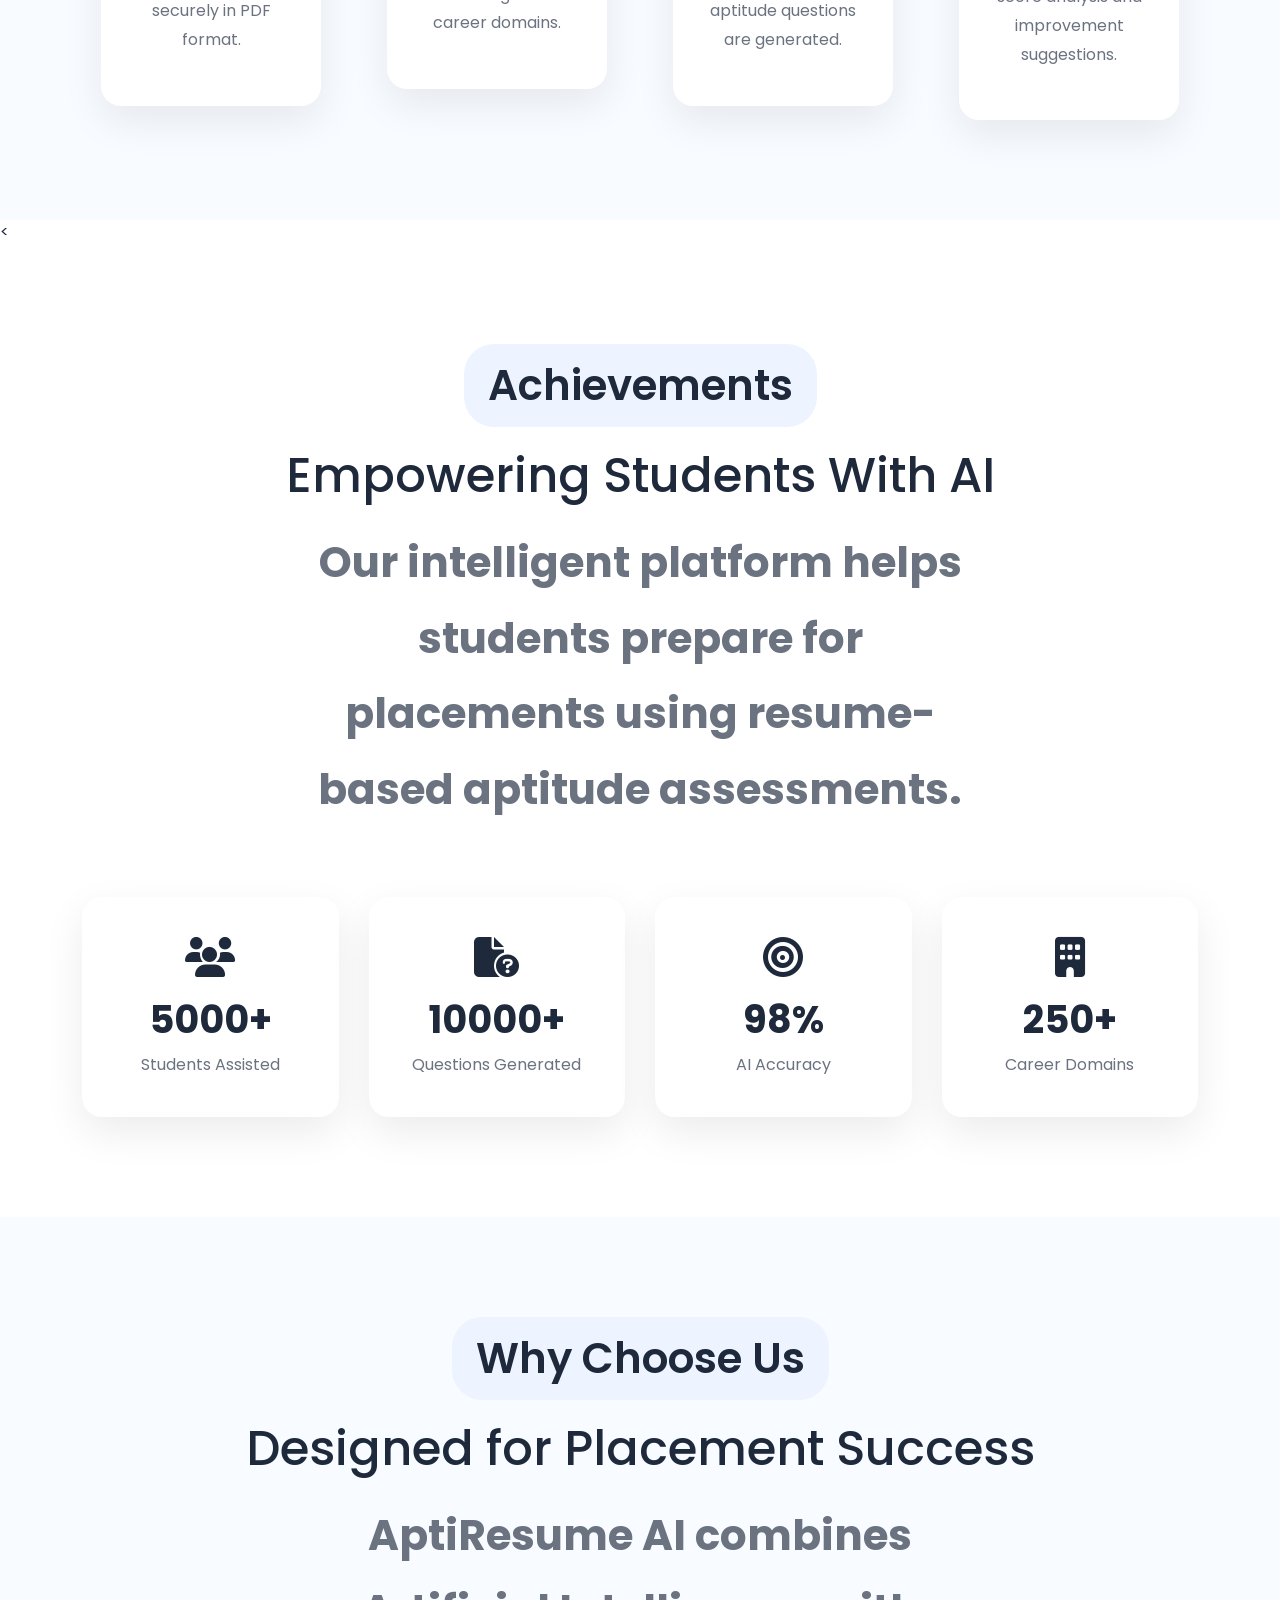
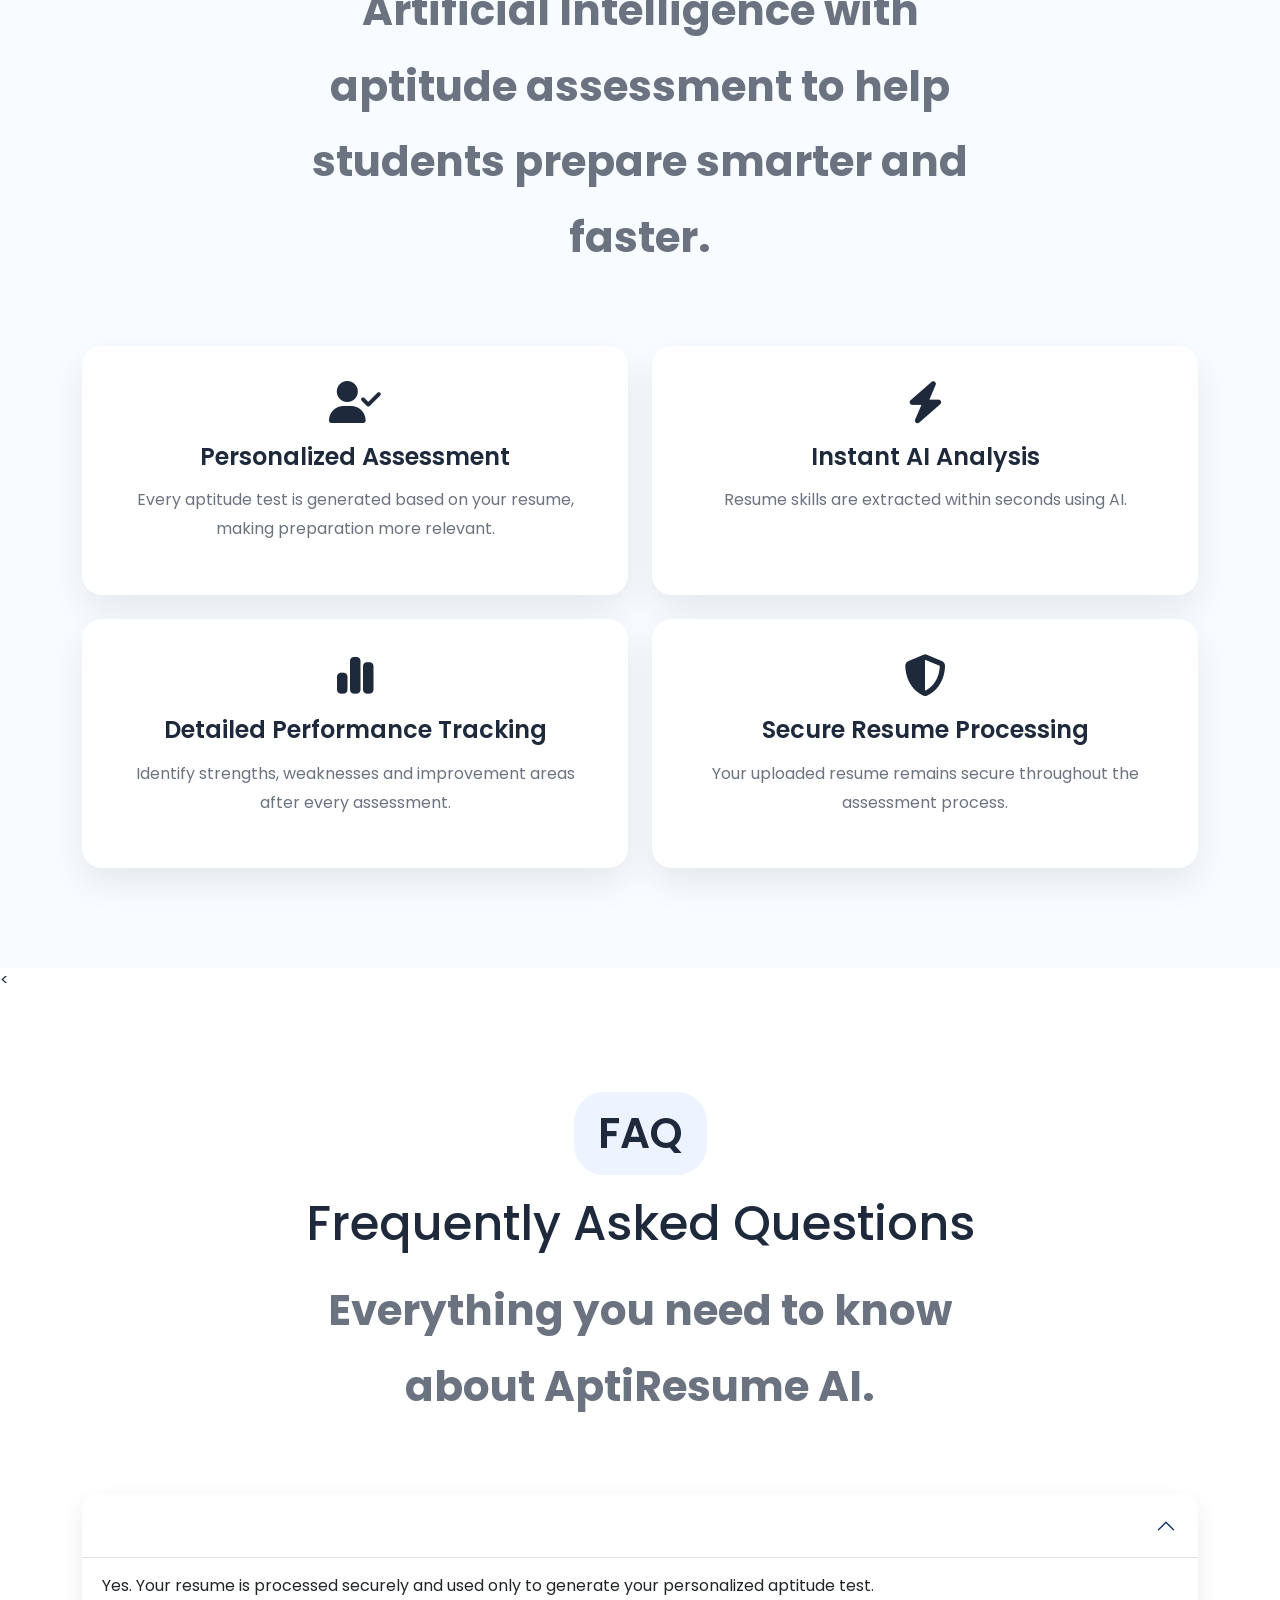
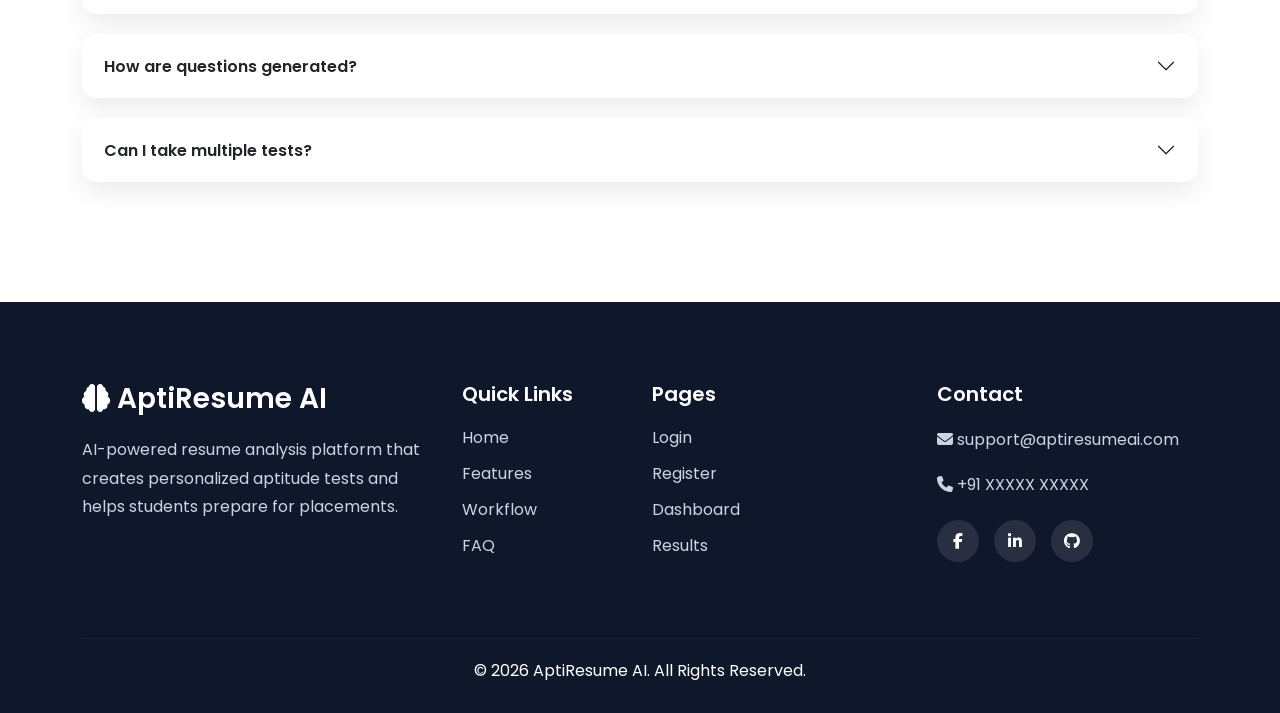
==== commit 4dfa7d1f: "Added AI result dashboard" ====
--- a/frontend/index.html
+++ b/frontend/index.html
@@ -79,6 +79,12 @@
                     </li>
 
                     <li class="nav-item">
+    <a class="nav-link" href="dashboard.html">
+        Dashboard
+    </a>
+</li>
+
+                    <li class="nav-item">
 
                         <a class="nav-link" href="#features">
 
@@ -108,7 +114,7 @@
 
                 </ul>
 
-                <div class="ms-lg-4">
+                <div class="ms-lg-4" id="authSection">
 
                     <a href="login.html"
                         class="btn btn-outline-primary">
